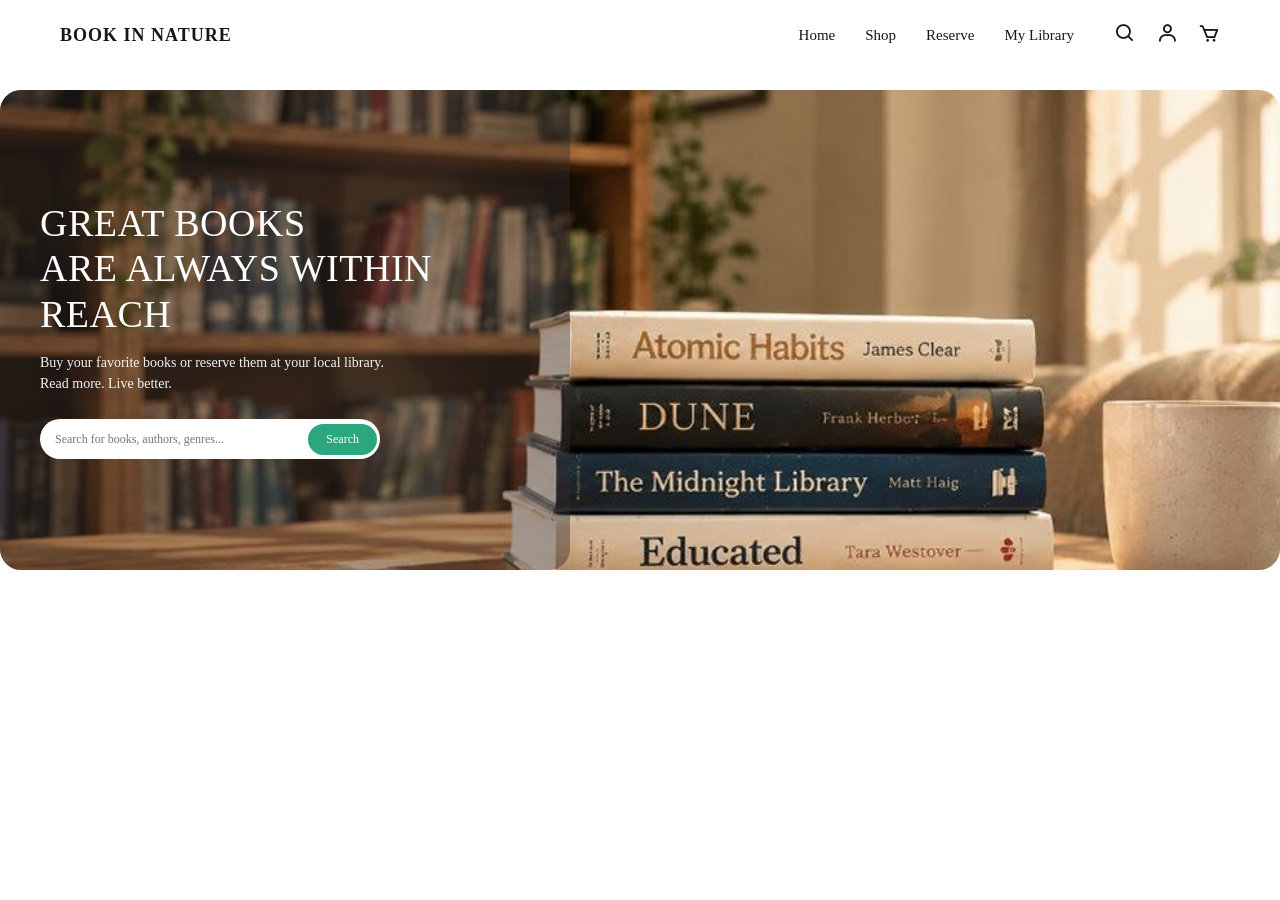
==== index.html @ 5c142855 "Initial commit" ====
<!DOCTYPE html>
<html lang="en">
<head>
    <meta charset="UTF-8">
    <meta name="viewport" content="width=device-width, initial-scale=1.0">
    <title>BOOK IN NATURE</title>
    <link href='https://unpkg.com/boxicons@2.1.4/css/boxicons.min.css' rel='stylesheet'>
    <link rel="stylesheet" href="style.css">
</head>
<body>
   <header>
        <div class="nav-container">
            <a href="#" class="logo">BOOK IN NATURE</a>
            <div class="right-nav">
                <nav>
                    <a href="#home">Home</a>
                    <a href="#Shop">Shop</a>
                    <a href="#Reserve">Reserve</a>
                    <a href="#MyLibrary">My Library</a>
                </nav>
                <div class="icons">
                    <a href="#"><i class='bx bx-search'></i></a>
                    <a href="#"><i class='bx bx-user'></i></a>
                    <a href="#"><i class='bx bx-cart'></i></a>
                </div>
            </div>
        </div>
    </header>

    <main>
        <section class="hero" id="home">
            <div class="hero-content">
                <h1>GREAT BOOKS<br>ARE ALWAYS WITHIN REACH</h1>
                <p>
                    Buy your favorite books or reserve them at your local library.
                    <br>
                    Read more. Live better.
                </p>
                <form class="search-bar" id="searchForm">
                    <input 
                        type="search" 
                        id="bookSearch" 
                        placeholder="Search for books, authors, genres..." 
                        aria-label="Search books"
                    >
                    <button type="submit">Search</button>
                </form>
            </div>
        </section>
    </main>
</body>
</html>
---- style.css ----
* {
    margin: 0;
    padding: 0;
    box-sizing: border-box;
}

html {
 scroll-behavior: smooth;
}

body {
    font-family: Georgia, "Times New Roman", serif;
    color: #171717;
    background-color: #fff;
}

header {
    position: fixed;
    top: 0;
    left: 0;
    width: 100%;
    z-index: 100;
    background-color: #fff;
}

.nav-container {
    max-width: 1200px;
    margin: 0 auto;
    min-height: 70px;
    padding: 0 20px;
    display: flex;
    justify-content: space-between;
    align-items: center;
}

.logo {
    text-decoration: none;
    color: #171717;
    font-weight: bold;
    font-size: 18px;
    letter-spacing: 1px;
}

.right-nav {
    display: flex;
    align-items: center;
    gap: 40px;
}

nav {
  display: flex;
   gap: 30px;
}

nav a {
  text-decoration: none;
  color: #171717;
  font-size: 15px;
  white-space: nowrap;
  transition: color 0.2s ease;
}

nav a:hover {
     color: #2ba77e;
}

.icons {
 display: flex;
 gap: 20px;
 align-items: center;
}

.icons a {
    text-decoration: none;
    color: #171717;
    font-size: 22px;
    transition: color 0.2s ease;
}

.icons a:hover {
    color: #2ba77e;
}

main {
    margin-top: -10px;
}

.hero {
    background-image: url('Rectangle1.png');
    height: 480px;
    margin-top: 100px;
    border-radius: 21px;
    overflow: hidden;
    background-size: cover;
    background-position: center;
    display: flex;
    align-items: center;
}


.hero-content {
    max-width: 600px;
    padding: 40px;
    color: #fff;
    max-width: 570px;
    height: 100%;
    background-color: rgba(51, 41, 41, 0.418);
    border-top-right-radius: 21px;
    border-bottom-right-radius: 21px;
    display: flex;
    flex-direction: column;
    justify-content: center;
}

.hero-content h1 {
    font-size: clamp(26px, 4vw, 38px);
    line-height: 1.2;
    font-weight: 200;
    margin-bottom: 15px;
    letter-spacing: 0.5px;
}

.hero-content p {
    font-size: 14px;
    line-height: 1.5;
    margin-bottom: 25px;
    opacity: 0.95;
}

.search-bar {
    width: min(340px, 100%);
    height: 40px;
    display: flex;
    align-items: center;
    padding: 2px 3px 2px 15px;
    background: #fff;
    border-radius: 25px;
}

.search-bar input {
    width: 100%;
    border: none;
    outline: none;
    font-family: inherit;
    font-size: 12px;
    color: #333;
    background: transparent;
}

.search-bar button {
    border: none;
    border-radius: 20px;
    padding: 8px 18px;
    background-color: #2ba77e;
    color: #fff;
    font-family: inherit;
    font-size: 12px;
    cursor: pointer;
}
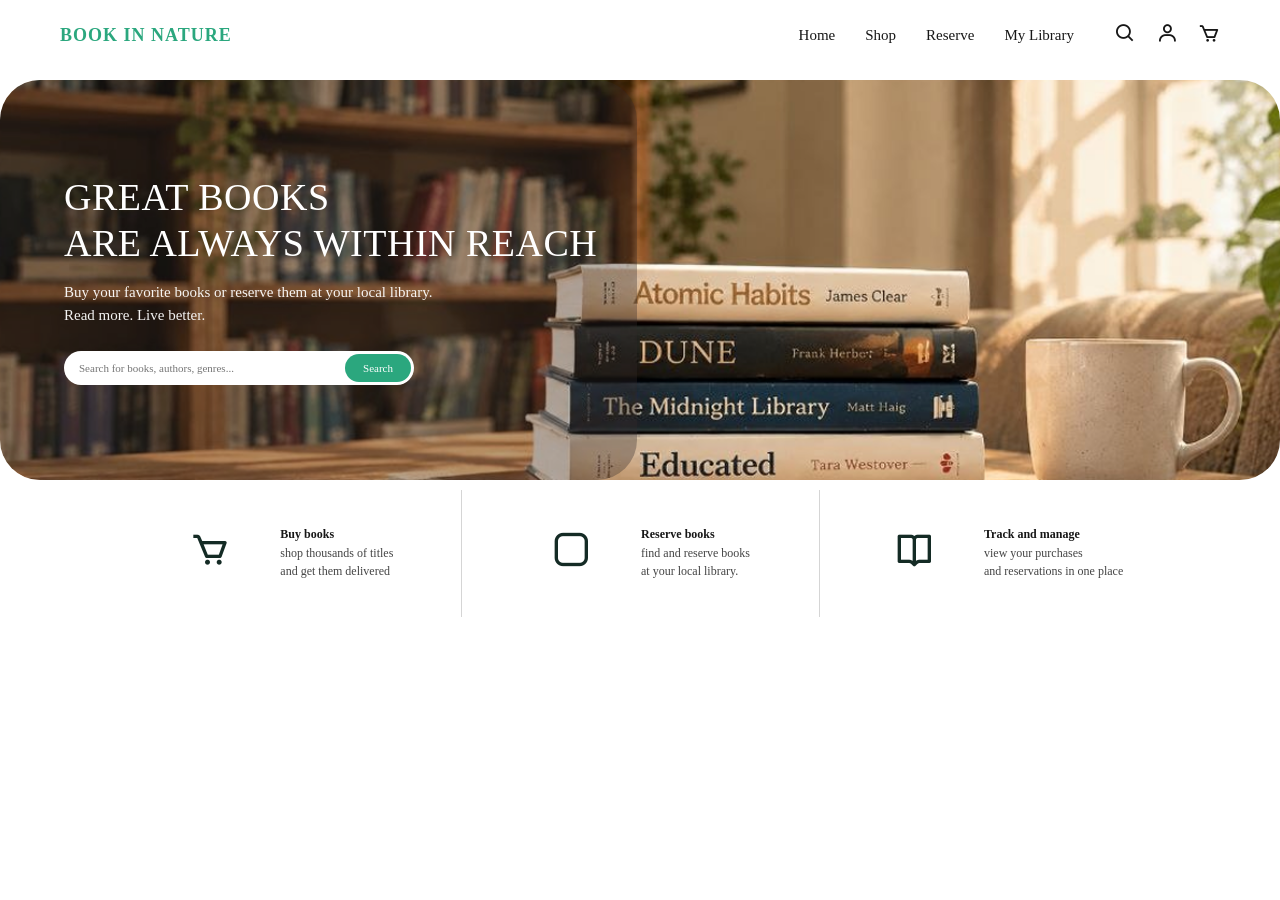
==== commit 6ee0cbcd: "Description de ce que vous avez changé" ====
--- a/index.html
+++ b/index.html
@@ -48,5 +48,38 @@
             </div>
         </section>
     </main>
+    <section class="features" id="read">
+
+            <article class="feature" id="buy">
+                <div class="feature-icon">
+                    <i class='bx bx-cart'></i>
+                </div>
+                <div>
+                    <h2>Buy books</h2>
+                    <p>shop thousands of titles<br>and get them delivered</p>
+                </div>
+            </article>
+
+            <article class="feature" id="reserve">
+                <div class="feature-icon">
+                    <i class='bx bx-square-rounded'></i>
+                </div>
+                <div>
+                    <h2>Reserve books</h2>
+                    <p>find and reserve books<br>at your local library.</p>
+                </div>
+            </article>
+
+            <article class="feature" id="library">
+                <div class="feature-icon">
+                    <i class='bx bx-book-open'></i>
+                </div>
+                <div>
+                    <h2>Track and manage</h2>
+                    <p>view your purchases<br>and reservations in one place</p>
+                </div>
+            </article>
+
+        </section>
 </body>
 </html>
--- a/style.css
+++ b/style.css
@@ -35,7 +35,7 @@
 
 .logo {
     text-decoration: none;
-    color: #171717;
+    color: #2ba77e;
     font-weight: bold;
     font-size: 18px;
     letter-spacing: 1px;
@@ -82,34 +82,34 @@
 }
 
 main {
-    margin-top: -10px;
+   
 }
 
 .hero {
-    background-image: url('Rectangle1.png');
-    height: 480px;
-    margin-top: 100px;
-    border-radius: 21px;
+    background-image:url('Rectangle1.png');
+    margin-top: 80px;
+    background-size: 100% 100%;
+    border-radius: 40px;
     overflow: hidden;
     background-size: cover;
     background-position: center;
     display: flex;
     align-items: center;
+    height: 400px;
 }
 
 
 .hero-content {
-    max-width: 600px;
+    max-width: 800px;
     padding: 40px;
     color: #fff;
-    max-width: 570px;
     height: 100%;
-    background-color: rgba(51, 41, 41, 0.418);
-    border-top-right-radius: 21px;
-    border-bottom-right-radius: 21px;
+    background-color: rgba(51, 41, 41, 0.349);
+    border-radius: 40px;
     display: flex;
     flex-direction: column;
     justify-content: center;
+
 }
 
 .hero-content h1 {
@@ -128,7 +128,7 @@
 }
 
 .search-bar {
-    width: min(340px, 100%);
+    width: min(650px, 100%);
     height: 40px;
     display: flex;
     align-items: center;
@@ -156,4 +156,80 @@
     font-family: inherit;
     font-size: 12px;
     cursor: pointer;
+}
+
+.features {
+    max-width: 1100px;
+    margin: 10px auto 0;
+    padding: 0 1%;
+    display: grid;
+    grid-template-columns: repeat(3, 1fr);
+    
+}
+
+.feature {
+    display: flex;
+    justify-content: center;
+    align-items: center;
+    gap: 30px;
+    padding: 20px 20px;
+    min-width: 0;
+}
+
+.feature + .feature {
+    border-left: 1px solid #d5d5d5;
+}
+
+.feature-icon {
+    color: #142b25;
+    font-size: 40px;
+    flex-shrink: 0;
+    padding: 20px;
+}
+
+.feature h2 {
+    font-size: 20px;
+    font-weight: 700;
+    margin-bottom: 2px;
+}
+
+.feature p {
+    font-size: 10px;
+    line-height: 1.5;
+    color: #444;
+}
+
+.search-message {
+    text-align: center;
+    font-size: 12px;
+    margin: 15px;
+}
+
+@media (min-width: 1000px) {
+    .hero {
+        min-height: 300px;
+    }
+
+    .hero-content {
+        padding-left: 5%;
+    }
+
+    .hero p {
+        font-size: 15px;
+    }
+
+    .search-bar {
+        width: 350px;
+        height: 34px;
+    }
+
+    .search-bar input,
+    .search-bar button {
+        font-size: 11px;
+    }
+
+    .feature h2,
+    .feature p {
+        font-size: 12px;
+    }
 }
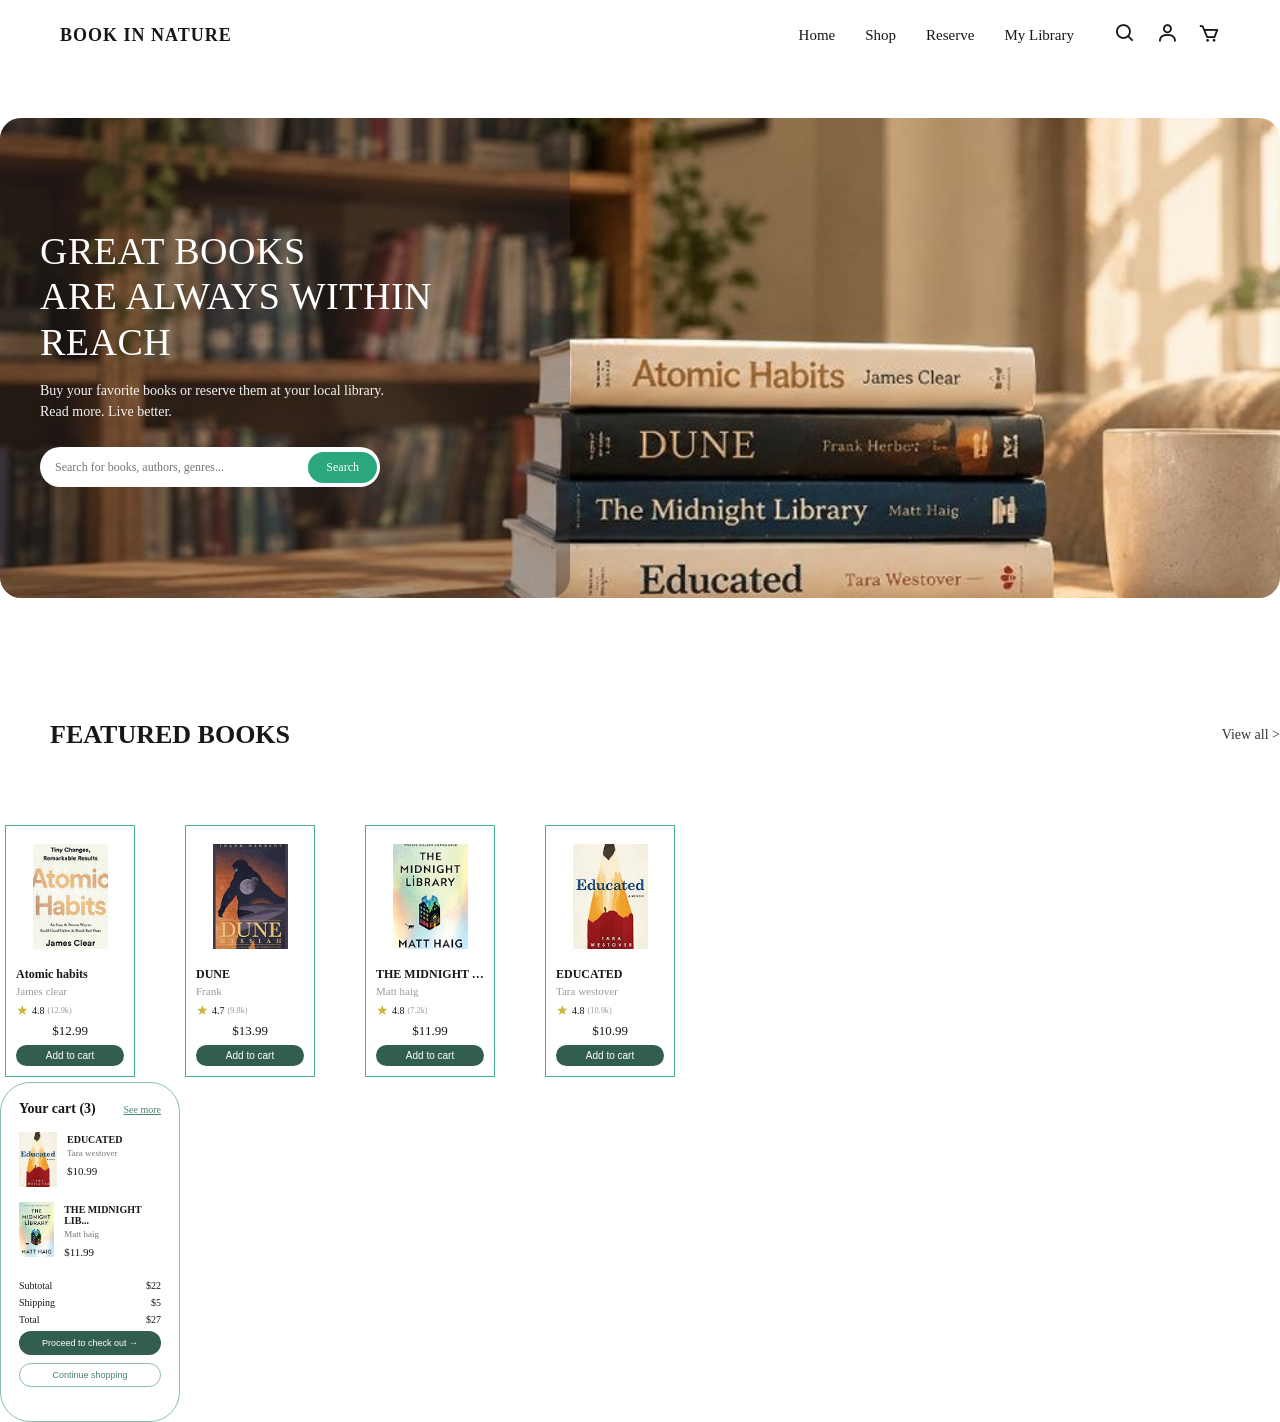
==== commit 0f188583: "update" ====
--- a/index.html
+++ b/index.html
@@ -27,7 +27,7 @@
         </div>
     </header>
 
-    <main>
+    <br>
         <section class="hero" id="home">
             <div class="hero-content">
                 <h1>GREAT BOOKS<br>ARE ALWAYS WITHIN REACH</h1>
@@ -47,39 +47,153 @@
                 </form>
             </div>
         </section>
+        <br></br>
+        <br><br>
+        <div class="section-header">
+         <h2>FEATURED BOOKS</h2>
+    <a href="#">View all &gt;</a>
+</div>
+
+<div class="books-container">
+     
+    
+
+    <!-- Card 1 -->
+    <div class="book-card">
+        <div class="book-image">
+            <img src="Rectangle5.png" alt="Atomic Habits">
+        </div>
+
+        <div class="book-info">
+            <h3>Atomic habits</h3>
+            <p class="author">James clear</p>
+
+            <div class="rating">
+                <span>★</span>
+                <span>4.8</span>
+                <small>(12.9k)</small>
+            </div>
+
+            <p class="price">$12.99</p>
+
+            <button>Add to cart</button>
+        </div>
+    </div>
+
+
+    <!-- Card 2 -->
+    <div class="book-card">
+        <div class="book-image">
+            <img src="Rectangle6.png" alt="Dune">
+        </div>
+
+        <div class="book-info">
+            <h3>DUNE</h3>
+            <p class="author">Frank</p>
+
+            <div class="rating">
+                <span>★</span>
+                <span>4.7</span>
+                <small>(9.8k)</small>
+            </div>
+
+            <p class="price">$13.99</p>
+
+            <button>Add to cart</button>
+        </div>
+    </div>
+
+
+    <!-- Card 3 -->
+    <div class="book-card">
+        <div class="book-image">
+            <img src="Rectangle7.png" alt="The Midnight Library">
+        </div>
+
+        <div class="book-info">
+            <h3>THE MIDNIGHT LIB...</h3>
+            <p class="author">Matt haig</p>
+
+            <div class="rating">
+                <span>★</span>
+                <span>4.8</span>
+                <small>(7.2k)</small>
+            </div>
+
+            <p class="price">$11.99</p>
+
+            <button>Add to cart</button>
+        </div>
+    </div>
+
+
+    <!-- Card 4 -->
+    <div class="book-card">
+        <div class="book-image">
+            <img src="Rectanglee5 (1).png" alt="Educated">
+        </div>
+
+        <div class="book-info">
+            <h3>EDUCATED</h3>
+            <p class="author">Tara westover</p>
+
+            <div class="rating">
+                <span>★</span>
+                <span>4.8</span>
+                <small>(10.9k)</small>
+            </div>
+
+            <p class="price">$10.99</p>
+
+            <button>Add to cart</button>
+        </div>
+    </div>
+
+</div>
+<div class="cart">
+<div class="cart-header">
+    <h3>Your cart (3)</h3>
+    <a href="#">See more</a>
+</div>
+
+<div class="cart-book">
+    <img src="Rectanglee5 (1).png" alt="Educated">
+
+    <div>
+        <h4>EDUCATED</h4>
+        <p>Tara westover</p>
+        <span>$10.99</span>
+    </div>
+</div>
+
+<div class="cart-book">
+    <img src="Rectangle7.png" alt="The Midnight Library">
+
+    <div>
+        <h4>THE MIDNIGHT LIB...</h4>
+        <p>Matt haig</p>
+        <span>$11.99</span>
+    </div>
+</div>
+
+<div class="cart-total">
+    <p>Subtotal <span>$22</span></p>
+    <p>Shipping <span>$5</span></p>
+    <p>Total <span>$27</span></p>
+</div>
+
+<button class="checkout">
+    Proceed to check out →
+</button>
+
+<button class="continue">
+    Continue shopping
+</button>
+<div class="books-container">
+    
+</div>
+
+    </div>
     </main>
-    <section class="features" id="read">
-
-            <article class="feature" id="buy">
-                <div class="feature-icon">
-                    <i class='bx bx-cart'></i>
-                </div>
-                <div>
-                    <h2>Buy books</h2>
-                    <p>shop thousands of titles<br>and get them delivered</p>
-                </div>
-            </article>
-
-            <article class="feature" id="reserve">
-                <div class="feature-icon">
-                    <i class='bx bx-square-rounded'></i>
-                </div>
-                <div>
-                    <h2>Reserve books</h2>
-                    <p>find and reserve books<br>at your local library.</p>
-                </div>
-            </article>
-
-            <article class="feature" id="library">
-                <div class="feature-icon">
-                    <i class='bx bx-book-open'></i>
-                </div>
-                <div>
-                    <h2>Track and manage</h2>
-                    <p>view your purchases<br>and reservations in one place</p>
-                </div>
-            </article>
-
-        </section>
 </body>
 </html>
--- a/style.css
+++ b/style.css
@@ -35,7 +35,7 @@
 
 .logo {
     text-decoration: none;
-    color: #2ba77e;
+    color: #171717;
     font-weight: bold;
     font-size: 18px;
     letter-spacing: 1px;
@@ -82,34 +82,34 @@
 }
 
 main {
-   
+    margin-top: -10px;
 }
 
 .hero {
-    background-image:url('Rectangle1.png');
-    margin-top: 80px;
-    background-size: 100% 100%;
-    border-radius: 40px;
+    background-image: url('Rectangle1.png');
+    height: 480px;
+    margin-top: 100px;
+    border-radius: 21px;
     overflow: hidden;
     background-size: cover;
     background-position: center;
     display: flex;
     align-items: center;
-    height: 400px;
 }
 
 
 .hero-content {
-    max-width: 800px;
+    max-width: 600px;
     padding: 40px;
     color: #fff;
+    max-width: 570px;
     height: 100%;
-    background-color: rgba(51, 41, 41, 0.349);
-    border-radius: 40px;
+    background-color: rgba(51, 41, 41, 0.418);
+    border-top-right-radius: 21px;
+    border-bottom-right-radius: 21px;
     display: flex;
     flex-direction: column;
     justify-content: center;
-
 }
 
 .hero-content h1 {
@@ -128,7 +128,7 @@
 }
 
 .search-bar {
-    width: min(650px, 100%);
+    width: min(340px, 100%);
     height: 40px;
     display: flex;
     align-items: center;
@@ -157,79 +157,174 @@
     font-size: 12px;
     cursor: pointer;
 }
-
-.features {
-    max-width: 1100px;
-    margin: 10px auto 0;
-    padding: 0 1%;
-    display: grid;
-    grid-template-columns: repeat(3, 1fr);
-    
-}
-
-.feature {
-    display: flex;
-    justify-content: center;
-    align-items: center;
-    gap: 30px;
-    padding: 20px 20px;
-    min-width: 0;
-}
-
-.feature + .feature {
-    border-left: 1px solid #d5d5d5;
-}
-
-.feature-icon {
-    color: #142b25;
-    font-size: 40px;
-    flex-shrink: 0;
-    padding: 20px;
-}
-
-.feature h2 {
-    font-size: 20px;
-    font-weight: 700;
-    margin-bottom: 2px;
-}
-
-.feature p {
+/* FEATURED BOOKS */
+.featured-books{
+     width: 80%; margin-top: 80px ; }
+.section-header { 
+    display: flex; justify-content: space-between; align-items: center; margin-bottom: 20px; }
+.section-header h2 { 
+    font-family: Georgia, serif; font-size: 26px; margin: 50px;; }
+.section-header a { 
+    color: #333; text-decoration: none; font-size: 14px; }
+/* Cards container */
+.books-container {
+     display: flex; align-items: flex-start; gap: 40px; }
+/* Individual card */
+.book-card { 
+width: 130px; min-height: 225px;
+border: 1px solid #48ae8c;
+background-color: white;
+padding: 10px;
+display: flex;
+flex-direction: column;
+transition: 0.3s ease;
+margin: 5px;
+
+}
+.book-card:hover { 
+    transform: translateY(-5px); box-shadow: 0 5px 15px rgba(0,0,0,0.12); }
+/* Book cover */
+.book-image { 
+width: 100%; height: 120px;
+display: flex;
+justify-content: center;
+align-items: center;
+margin-bottom: 8px;
+}
+.book-image img {
+ width: 75px; height: 105px;
+object-fit: cover;
+}
+/* Information */
+.book-info h3 {
+ font-family: Georgia, serif; font-size: 12px;
+margin: 3px 0;
+white-space: nowrap;
+overflow: hidden;
+text-overflow: ellipsis;
+}
+
+.author { 
+font-size: 11px; color: #999;
+margin: 0 0 5px;
+}
+/* Rating */
+.rating { 
+display: flex; align-items: center; gap: 3px;
+font-size: 10px;
+}
+.rating span:first-child { 
+color: #c9b43c; font-size: 14px; }
+.rating small {
+ color: #999; }
+/* Price */
+.price { 
+text-align: center;
+font-family: Georgia, serif;
+font-size: 13px;
+margin: 4px 0 6px;
+}
+/* Button */
+.book-info button {
+ width: 100%;
+border: none;
+border-radius: 15px;
+background-color: #315e50;
+color: white;
+padding: 5px 0;
+font-size: 10px;
+cursor: pointer;
+}
+.book-info button:hover {
+     background-color: #24483d; 
+    }
+
+.cart {
+     width: 180px; min-height: 340px;
+border: 1px solid #8bbcaf;
+border-radius: 30px;
+
+padding: 18px;
+background-color: white;
+
+box-sizing: border-box;
+}
+
+.cart-header {
+    display: flex;
+    justify-content: space-between;
+    align-items: center;
+    margin-bottom: 15px;
+}
+
+.cart-header h3 {
+    font-family: Georgia, serif;
+    font-size: 14px;
+    margin: 0;
+}
+
+.cart-header a {
     font-size: 10px;
-    line-height: 1.5;
-    color: #444;
-}
-
-.search-message {
-    text-align: center;
-    font-size: 12px;
-    margin: 15px;
-}
-
-@media (min-width: 1000px) {
-    .hero {
-        min-height: 300px;
-    }
-
-    .hero-content {
-        padding-left: 5%;
-    }
-
-    .hero p {
-        font-size: 15px;
-    }
-
-    .search-bar {
-        width: 350px;
-        height: 34px;
-    }
-
-    .search-bar input,
-    .search-bar button {
-        font-size: 11px;
-    }
-
-    .feature h2,
-    .feature p {
-        font-size: 12px;
-    }
+    color: #4d806f;
+}
+
+.cart-book {
+    display: flex;
+    gap: 10px;
+    margin-bottom: 15px;
+}
+
+.cart-book img {
+    width: 38px;
+    height: 55px;
+    object-fit: cover;
+}
+
+.cart-book h4 {
+    font-family: Georgia, serif;
+    font-size: 10px;
+    margin: 2px 0;
+}
+
+.cart-book p {
+    font-size: 9px;
+    color: #777;
+    margin: 3px 0;
+}
+
+.cart-book span {
+    font-size: 11px;
+}
+
+.cart-total {
+    margin-top: 20px;
+    font-size: 10px;
+}
+
+.cart-total p {
+    display: flex;
+    justify-content: space-between;
+    margin: 6px 0;
+}
+
+.checkout { width: 100%; border: none; border-radius: 20px;
+background-color: #315e50;
+color: white;
+
+padding: 7px;
+font-size: 9px;
+
+cursor: pointer;
+}
+.continue { width: 100%; margin-top: 8px;
+border: 1px solid #8bbcaf;
+border-radius: 20px;
+
+background-color: white;
+color: #4d806f;
+
+padding: 6px;
+font-size: 9px;
+
+cursor: pointer;
 }
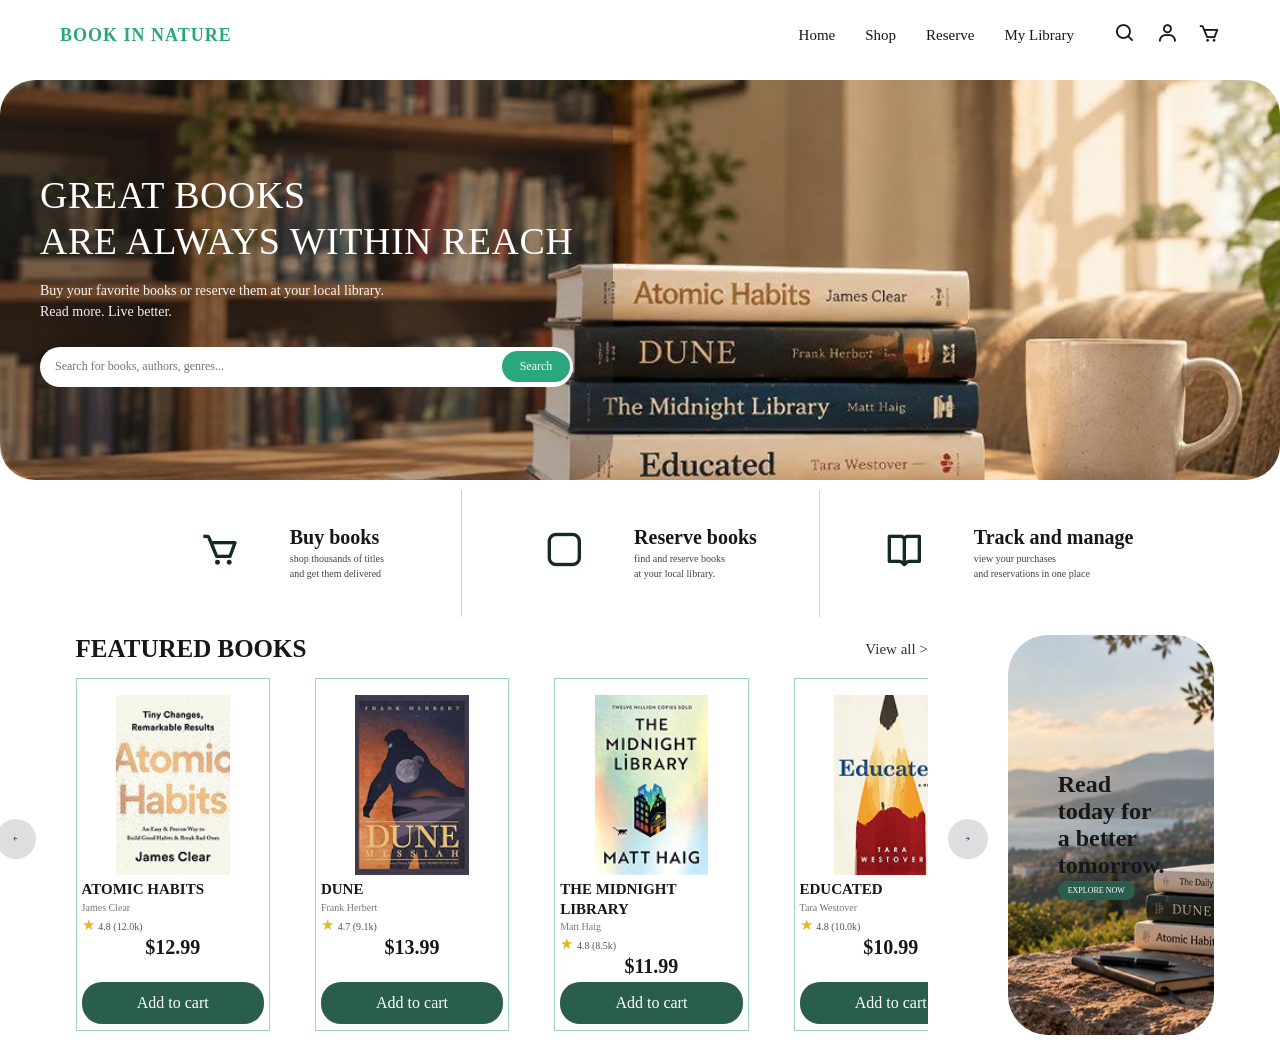
==== commit ffd1cff0: "idk" ====
--- a/index.html
+++ b/index.html
@@ -27,7 +27,7 @@
         </div>
     </header>
 
-    <br>
+    <main>
         <section class="hero" id="home">
             <div class="hero-content">
                 <h1>GREAT BOOKS<br>ARE ALWAYS WITHIN REACH</h1>
@@ -47,153 +47,127 @@
                 </form>
             </div>
         </section>
-        <br></br>
-        <br><br>
-        <div class="section-header">
-         <h2>FEATURED BOOKS</h2>
-    <a href="#">View all &gt;</a>
-</div>
+    </main>
+    <section class="features" id="read">
 
-<div class="books-container">
-     
-    
+            <article class="feature" id="buy">
+                <div class="feature-icon">
+                    <i class='bx bx-cart'></i>
+                </div>
+                <div>
+                    <h2>Buy books</h2>
+                    <p>shop thousands of titles<br>and get them delivered</p>
+                </div>
+            </article>
 
-    <!-- Card 1 -->
-    <div class="book-card">
-        <div class="book-image">
-            <img src="Rectangle5.png" alt="Atomic Habits">
+            <article class="feature" id="reserve">
+                <div class="feature-icon">
+                    <i class='bx bx-square-rounded'></i>
+                </div>
+                <div>
+                    <h2>Reserve books</h2>
+                    <p>find and reserve books<br>at your local library.</p>
+                </div>
+            </article>
+
+            <article class="feature" id="library">
+                <div class="feature-icon">
+                    <i class='bx bx-book-open'></i>
+                </div>
+                <div>
+                    <h2>Track and manage</h2>
+                    <p>view your purchases<br>and reservations in one place</p>
+                </div>
+            </article>
+
+        </section>
+
+ <section class="books-and-promo">
+
+    <div class="featured-books" id="featuredBooks">
+
+        <div class="section-heading">
+            <h2>FEATURED BOOKS</h2>
+            <a href="#buy">View all &gt;</a>
         </div>
 
-        <div class="book-info">
-            <h3>Atomic habits</h3>
-            <p class="author">James clear</p>
+        <div class="books-carousel">
 
-            <div class="rating">
-                <span>★</span>
-                <span>4.8</span>
-                <small>(12.9k)</small>
+            <button class="carousel-btn prev" id="prevBooks"
+                    aria-label="Previous books">
+                <i class='bx bx-left-arrow-alt'></i>
+            </button>
+
+            <div class="books-list" id="booksList">
+
+                
+                <article class="book-card">
+                    <img
+                        src="Rectangle5.png"
+                        alt="Atomic Habits book cover"
+                    >
+                    <h3>ATOMIC HABITS</h3>
+                    <p class="author">James Clear</p>
+                    <p class="rating">★ <span>4.8 (12.0k)</span></p>
+                    <p class="price">$12.99</p>
+                    <button class="add-cart">Add to cart</button>
+                </article>
+
+                <article class="book-card">
+                    <img
+                        src="Rectangle6.png"
+                        alt="Dune book cover"
+                    >
+                    <h3>DUNE</h3>
+                    <p class="author">Frank Herbert</p>
+                    <p class="rating">★ <span>4.7 (9.1k)</span></p>
+                    <p class="price">$13.99</p>
+                    <button class="add-cart">Add to cart</button>
+                </article>
+
+                <article class="book-card">
+                    <img
+                        src="Rectangle7.png"
+                        alt="The Midnight Library book cover"
+                    >
+                    <h3>THE MIDNIGHT LIBRARY</h3>
+                    <p class="author">Matt Haig</p>
+                    <p class="rating">★ <span>4.8 (8.5k)</span></p>
+                    <p class="price">$11.99</p>
+                    <button class="add-cart">Add to cart</button>
+                </article>
+
+                <article class="book-card">
+                    <img
+                        src="Rectanglee5 (1).png"
+                        alt="Educated book cover"
+                    >
+                    <h3>EDUCATED</h3>
+                    <p class="author">Tara Westover</p>
+                    <p class="rating">★ <span>4.8 (10.0k)</span></p>
+                    <p class="price">$10.99</p>
+                    <button class="add-cart">Add to cart</button>
+                </article>
+
             </div>
 
-            <p class="price">$12.99</p>
+            <button class="carousel-btn next" id="nextBooks"
+                    aria-label="Next books">
+                <a href=""><i class='bx bx-right-arrow-alt'></i></a>
+            </button>
 
-            <button>Add to cart</button>
         </div>
     </div>
 
+    <aside class="promo-banner">
+        <div class="promo-content">
+            <div class=".promo-text">
+            <h2>Read today for<br>a better tomorrow.</h2>
+            <a href="#buy" class="explore-btn">EXPLORE NOW</a>
+        </div>
+        </div>
+    </aside>
 
-    <!-- Card 2 -->
-    <div class="book-card">
-        <div class="book-image">
-            <img src="Rectangle6.png" alt="Dune">
-        </div>
-
-        <div class="book-info">
-            <h3>DUNE</h3>
-            <p class="author">Frank</p>
-
-            <div class="rating">
-                <span>★</span>
-                <span>4.7</span>
-                <small>(9.8k)</small>
-            </div>
-
-            <p class="price">$13.99</p>
-
-            <button>Add to cart</button>
-        </div>
-    </div>
-
-
-    <!-- Card 3 -->
-    <div class="book-card">
-        <div class="book-image">
-            <img src="Rectangle7.png" alt="The Midnight Library">
-        </div>
-
-        <div class="book-info">
-            <h3>THE MIDNIGHT LIB...</h3>
-            <p class="author">Matt haig</p>
-
-            <div class="rating">
-                <span>★</span>
-                <span>4.8</span>
-                <small>(7.2k)</small>
-            </div>
-
-            <p class="price">$11.99</p>
-
-            <button>Add to cart</button>
-        </div>
-    </div>
-
-
-    <!-- Card 4 -->
-    <div class="book-card">
-        <div class="book-image">
-            <img src="Rectanglee5 (1).png" alt="Educated">
-        </div>
-
-        <div class="book-info">
-            <h3>EDUCATED</h3>
-            <p class="author">Tara westover</p>
-
-            <div class="rating">
-                <span>★</span>
-                <span>4.8</span>
-                <small>(10.9k)</small>
-            </div>
-
-            <p class="price">$10.99</p>
-
-            <button>Add to cart</button>
-        </div>
-    </div>
-
-</div>
-<div class="cart">
-<div class="cart-header">
-    <h3>Your cart (3)</h3>
-    <a href="#">See more</a>
-</div>
-
-<div class="cart-book">
-    <img src="Rectanglee5 (1).png" alt="Educated">
-
-    <div>
-        <h4>EDUCATED</h4>
-        <p>Tara westover</p>
-        <span>$10.99</span>
-    </div>
-</div>
-
-<div class="cart-book">
-    <img src="Rectangle7.png" alt="The Midnight Library">
-
-    <div>
-        <h4>THE MIDNIGHT LIB...</h4>
-        <p>Matt haig</p>
-        <span>$11.99</span>
-    </div>
-</div>
-
-<div class="cart-total">
-    <p>Subtotal <span>$22</span></p>
-    <p>Shipping <span>$5</span></p>
-    <p>Total <span>$27</span></p>
-</div>
-
-<button class="checkout">
-    Proceed to check out →
-</button>
-
-<button class="continue">
-    Continue shopping
-</button>
-<div class="books-container">
-    
-</div>
-
-    </div>
-    </main>
+</section>
 </body>
 </html>
--- a/style.css
+++ b/style.css
@@ -35,7 +35,7 @@
 
 .logo {
     text-decoration: none;
-    color: #171717;
+    color: #2ba77e;
     font-weight: bold;
     font-size: 18px;
     letter-spacing: 1px;
@@ -81,35 +81,31 @@
     color: #2ba77e;
 }
 
-main {
-    margin-top: -10px;
-}
-
 .hero {
-    background-image: url('Rectangle1.png');
-    height: 480px;
-    margin-top: 100px;
-    border-radius: 21px;
+    background-image:url('Rectangle1.png');
+    margin-top: 80px;
+    background-size: 100% 100%;
+    border-radius: 35px;
     overflow: hidden;
     background-size: cover;
     background-position: center;
     display: flex;
     align-items: center;
+    height: 400px;
 }
 
 
 .hero-content {
-    max-width: 600px;
+    max-width: 800px;
     padding: 40px;
     color: #fff;
-    max-width: 570px;
     height: 100%;
-    background-color: rgba(51, 41, 41, 0.418);
-    border-top-right-radius: 21px;
-    border-bottom-right-radius: 21px;
+    background-color: rgba(51, 41, 41, 0.349);
+    border-radius: 40px;
     display: flex;
     flex-direction: column;
     justify-content: center;
+
 }
 
 .hero-content h1 {
@@ -128,7 +124,7 @@
 }
 
 .search-bar {
-    width: min(340px, 100%);
+    width: min(650px, 100%);
     height: 40px;
     display: flex;
     align-items: center;
@@ -157,174 +153,270 @@
     font-size: 12px;
     cursor: pointer;
 }
-/* FEATURED BOOKS */
-.featured-books{
-     width: 80%; margin-top: 80px ; }
-.section-header { 
-    display: flex; justify-content: space-between; align-items: center; margin-bottom: 20px; }
-.section-header h2 { 
-    font-family: Georgia, serif; font-size: 26px; margin: 50px;; }
-.section-header a { 
-    color: #333; text-decoration: none; font-size: 14px; }
-/* Cards container */
-.books-container {
-     display: flex; align-items: flex-start; gap: 40px; }
-/* Individual card */
-.book-card { 
-width: 130px; min-height: 225px;
-border: 1px solid #48ae8c;
-background-color: white;
-padding: 10px;
-display: flex;
-flex-direction: column;
-transition: 0.3s ease;
-margin: 5px;
-
-}
-.book-card:hover { 
-    transform: translateY(-5px); box-shadow: 0 5px 15px rgba(0,0,0,0.12); }
-/* Book cover */
-.book-image { 
-width: 100%; height: 120px;
-display: flex;
-justify-content: center;
-align-items: center;
-margin-bottom: 8px;
-}
-.book-image img {
- width: 75px; height: 105px;
-object-fit: cover;
-}
-/* Information */
-.book-info h3 {
- font-family: Georgia, serif; font-size: 12px;
-margin: 3px 0;
-white-space: nowrap;
-overflow: hidden;
-text-overflow: ellipsis;
-}
-
-.author { 
-font-size: 11px; color: #999;
-margin: 0 0 5px;
-}
-/* Rating */
-.rating { 
-display: flex; align-items: center; gap: 3px;
-font-size: 10px;
-}
-.rating span:first-child { 
-color: #c9b43c; font-size: 14px; }
-.rating small {
- color: #999; }
-/* Price */
-.price { 
-text-align: center;
-font-family: Georgia, serif;
-font-size: 13px;
-margin: 4px 0 6px;
-}
-/* Button */
-.book-info button {
- width: 100%;
-border: none;
-border-radius: 15px;
-background-color: #315e50;
-color: white;
-padding: 5px 0;
-font-size: 10px;
-cursor: pointer;
-}
-.book-info button:hover {
-     background-color: #24483d; 
-    }
-
-.cart {
-     width: 180px; min-height: 340px;
-border: 1px solid #8bbcaf;
-border-radius: 30px;
-
-padding: 18px;
-background-color: white;
-
-box-sizing: border-box;
-}
-
-.cart-header {
+
+.features {
+    max-width: 1100px;
+    margin: 10px auto 0;
+    padding: 0 1%;
+    display: grid;
+    grid-template-columns: repeat(3, 1fr);
+    
+}
+
+.feature {
+    display: flex;
+    justify-content: center;
+    align-items: center;
+    gap: 30px;
+    padding: 20px 20px;
+    min-width: 0;
+}
+
+.feature + .feature {
+    border-left: 1px solid #d5d5d5;
+}
+
+.feature-icon {
+    color: #142b25;
+    font-size: 40px;
+    flex-shrink: 0;
+    padding: 20px;
+}
+
+.feature h2 {
+    font-size: 20px;
+    font-weight: 700;
+    margin-bottom: 2px;
+}
+
+.feature p {
+    font-size: 10px;
+    line-height: 1.5;
+    color: #444;
+}
+
+.search-message {
+    text-align: center;
+    font-size: 12px;
+    margin: 15px;
+}
+.books-and-promo {
+    display: grid;
+    grid-template-columns: minmax(0, 3.4fr) minmax(150px, 1fr);
+    gap: 20px;
+    max-width: 1200px;
+    margin: 18px auto 25px;
+    padding: 0 2%;
+    align-items: stretch;
+}
+
+.section-heading {
     display: flex;
     justify-content: space-between;
     align-items: center;
     margin-bottom: 15px;
-}
-
-.cart-header h3 {
-    font-family: Georgia, serif;
-    font-size: 14px;
-    margin: 0;
-}
-
-.cart-header a {
+    padding: 0 10px;
+    
+}
+
+.section-heading h2 {
+    font-size: 25px;
+    font-weight: bold;
+}
+
+.section-heading a {
+    font-size: 15px;
+    color: #333;
+    text-decoration: none;
+}
+
+.section-heading a:hover {
+    text-decoration: underline;
+}
+
+.books-carousel {
+    position: relative;
+    padding: 0 10px;
+}
+
+.books-list {
+    display: grid;
+    grid-template-columns: repeat(4, minmax(0, 1fr));
+    gap: 25px;
+    overflow: hidden;
+    padding: 0 0 4px;
+
+}
+
+.book-card {
+    min-width: 0;
+    border: 1px solid #9dd5bc;
+    padding: 6px 5px;
+    text-align: left;
+    background: #fff;
+    display: flex;
+    flex-direction: column;
+}
+
+.book-card img {
+    display: block;
+    width: 100%;
+    height: 180px;
+    object-fit: contain;
+    margin-bottom: 5px;
+    margin-top: 10px;
+}
+
+.book-card h3 {
+    font-size: 15px;
+    line-height: 1.3;
+    margin-bottom: 2px;
+    min-height: 20px;
+}
+
+.book-card .author {
+    color: #777;
     font-size: 10px;
-    color: #4d806f;
-}
-
-.cart-book {
-    display: flex;
-    gap: 10px;
-    margin-bottom: 15px;
-}
-
-.cart-book img {
-    width: 38px;
-    height: 55px;
-    object-fit: cover;
-}
-
-.cart-book h4 {
-    font-family: Georgia, serif;
+    margin-bottom: 3px;
+}
+
+.book-card .rating {
+    color: #e2b527;
+    font-size: 15px;
+    margin-bottom: 2px;
+}
+
+.book-card .rating span {
+    color: #555;
     font-size: 10px;
-    margin: 2px 0;
-}
-
-.cart-book p {
-    font-size: 9px;
-    color: #777;
-    margin: 3px 0;
-}
-
-.cart-book span {
-    font-size: 11px;
-}
-
-.cart-total {
-    margin-top: 20px;
-    font-size: 10px;
-}
-
-.cart-total p {
-    display: flex;
-    justify-content: space-between;
-    margin: 6px 0;
-}
-
-.checkout { width: 100%; border: none; border-radius: 20px;
-background-color: #315e50;
-color: white;
-
-padding: 7px;
-font-size: 9px;
-
-cursor: pointer;
-}
-.continue { width: 100%; margin-top: 8px;
-border: 1px solid #8bbcaf;
-border-radius: 20px;
-
-background-color: white;
-color: #4d806f;
-
-padding: 6px;
-font-size: 9px;
-
-cursor: pointer;
-}+}
+
+.book-card .price {
+    text-align: center;
+    font-size: 20px;
+    font-weight: bold;
+    margin-bottom: 4px;
+}
+
+.add-cart {
+    width: 100%;
+    border: none;
+    border-radius: 20px;
+    padding: 12px 2px;
+    margin-top: auto;
+    background: #285e4b;
+    color: #fff;
+    font-family: inherit;
+    font-size: 16px;
+    cursor: pointer;
+    transition: background 0.2s;
+}
+
+.add-cart:hover {
+    background: #1a4335;
+}
+
+.carousel-btn {
+    position: absolute;
+    top: 45%;
+    transform: translateY(-50%);
+    width: 40px;
+    height: 40px;
+    border: none;
+    border-radius: 50%;
+    background: #dedede;
+    color: #333;
+    font-size: 7px;
+    cursor: pointer;
+    z-index: 2;
+    
+}
+
+.carousel-btn:hover {
+    background: #bdbdbd;
+}
+
+.carousel-btn.prev {
+    left: -70px;
+}
+
+.carousel-btn.next {
+    right: -50px;
+}
+
+.promo-banner {
+    margin-left: 50px;
+    border-radius: 40px;
+    overflow: hidden;
+    display: flex;
+    align-items: center;
+    justify-content: center;
+    padding: 100px 50px;
+    background-image:url("Rectangle8.png");
+    background-size: cover;
+    background-position: center;
+    
+}
+
+.promo-content {
+    width: 100%;
+    display: flex;
+    align-items: center;
+    justify-content: center;
+}
+
+.promo-text {
+    width: 100%;
+    max-width: 480px;
+    padding: 25px 40px;
+    border: 2px solid #263b3b;
+    border-radius: 100px;
+    background-color: rgba(65, 100, 150, 0.65);
+    color: white;
+    text-align: left;
+    font-size: 30px;
+    line-height: 1.3;
+    box-sizing: border-box;
+}
+
+
+
+.explore-btn {
+    display: inline-block;
+    background: #285e4b;
+    color: #fff;
+    padding: 5px 10px;
+    border-radius: 20px;
+    font-size: 8px;
+    text-decoration: none;
+}
+
+.explore-btn:hover {
+    background: #1a4335;
+}
+
+.books-list {
+    display: flex;
+    gap: 45px;
+    overflow-x: auto;
+    scroll-behavior: smooth;
+    scrollbar-width: none;
+    padding-bottom: 4px;
+}
+
+.books-list::-webkit-scrollbar {
+    display: none;
+}
+
+.book-card {
+    flex: 0 0 calc((100% - 75px) / 4);
+    min-width: 0;
+    border: 1px solid #9dd5bc;
+    padding: 6px 5px;
+    text-align: left;
+    background: #fff;
+    display: flex;
+    flex-direction: column;
+}
+
+
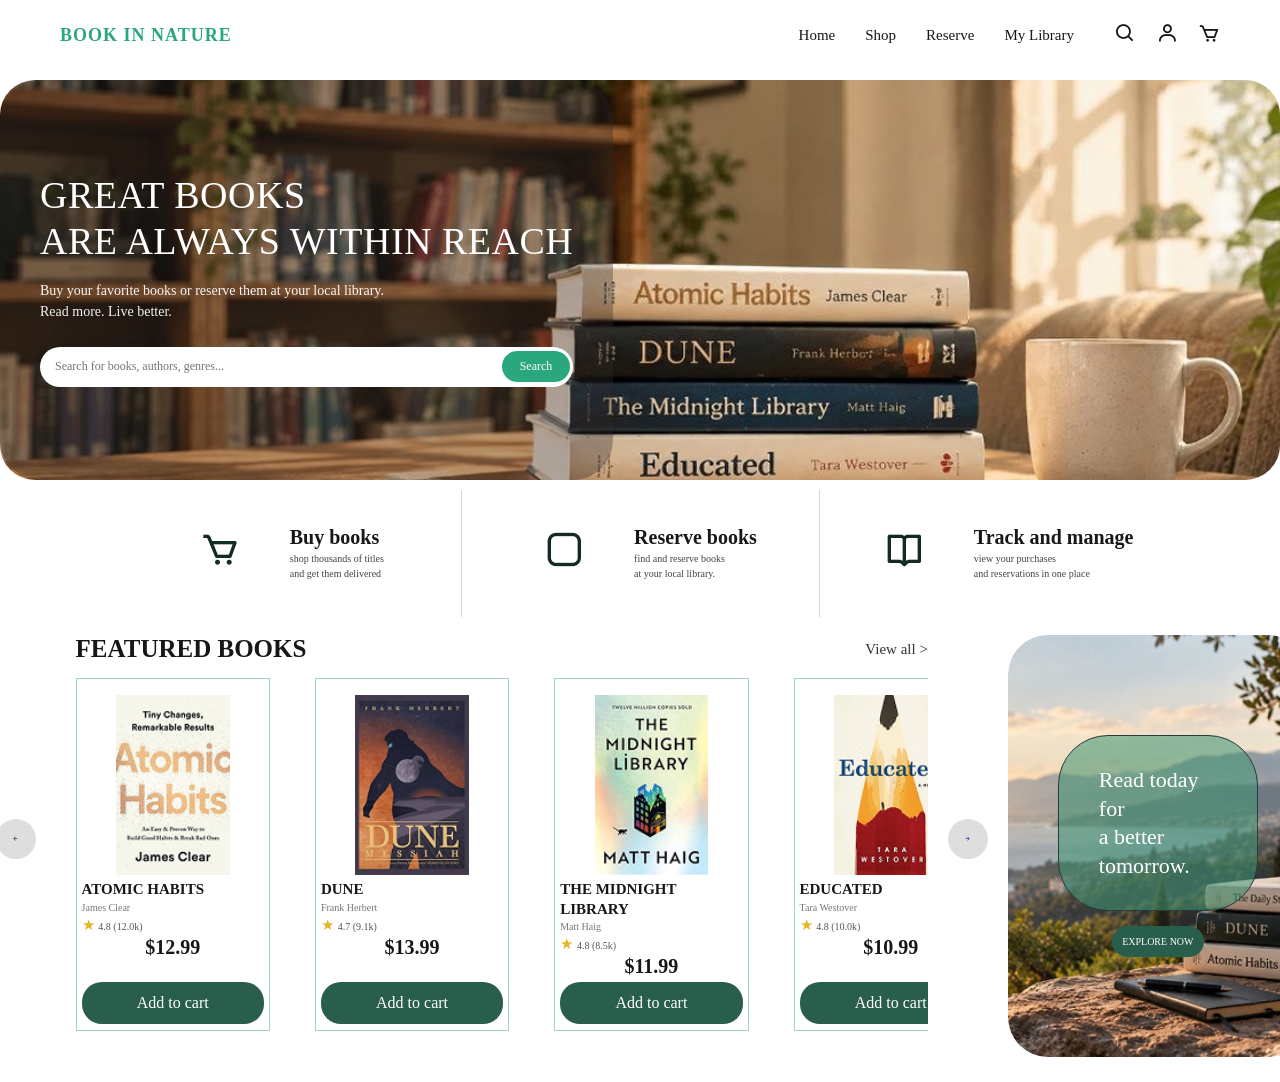
==== commit a88161ff: "IDK" ====
--- a/index.html
+++ b/index.html
@@ -6,6 +6,7 @@
     <title>BOOK IN NATURE</title>
     <link href='https://unpkg.com/boxicons@2.1.4/css/boxicons.min.css' rel='stylesheet'>
     <link rel="stylesheet" href="style.css">
+    <link rel="stylesheet" href="login.html">
 </head>
 <body>
    <header>
@@ -20,7 +21,7 @@
                 </nav>
                 <div class="icons">
                     <a href="#"><i class='bx bx-search'></i></a>
-                    <a href="#"><i class='bx bx-user'></i></a>
+                    <a href="login.html"><i class='bx bx-user'></i></a>
                     <a href="#"><i class='bx bx-cart'></i></a>
                 </div>
             </div>
@@ -161,10 +162,10 @@
 
     <aside class="promo-banner">
         <div class="promo-content">
-            <div class=".promo-text">
-            <h2>Read today for<br>a better tomorrow.</h2>
+            <div class="promo-text">
+               <h2>Read today for<br>a better tomorrow.</h2>
+            </div>
             <a href="#buy" class="explore-btn">EXPLORE NOW</a>
-        </div>
         </div>
     </aside>
 
--- a/style.css
+++ b/style.css
@@ -355,7 +355,8 @@
     background-image:url("Rectangle8.png");
     background-size: cover;
     background-position: center;
-    
+    width: 300px;
+    box-sizing: border-box;
 }
 
 .promo-content {
@@ -363,31 +364,39 @@
     display: flex;
     align-items: center;
     justify-content: center;
-}
+    flex-direction: column;
+    gap: 15px;
+}
+
 
 .promo-text {
-    width: 100%;
-    max-width: 480px;
-    padding: 25px 40px;
-    border: 2px solid #263b3b;
-    border-radius: 100px;
-    background-color: rgba(65, 100, 150, 0.65);
+    width: 500px;
+    max-width: 100%;
+    padding: 10px 20px;
+    border: 1px solid #263b3b;
+    border-radius: 50px;
+    background-color: rgba(65, 150, 117, 0.55);
     color: white;
+    box-sizing: border-box;
+    flex-shrink: 0;
+}
+
+.promo-text h2 {
+    margin: 0;
+    font-size: 22px;
+    font-weight: normal;
+    line-height: 1.3;
     text-align: left;
-    font-size: 30px;
-    line-height: 1.3;
-    box-sizing: border-box;
-}
-
-
+    margin: 20px;
+}
 
 .explore-btn {
     display: inline-block;
     background: #285e4b;
     color: #fff;
-    padding: 5px 10px;
+    padding: 10px 10px;
     border-radius: 20px;
-    font-size: 8px;
+    font-size: 10px;
     text-decoration: none;
 }
 
